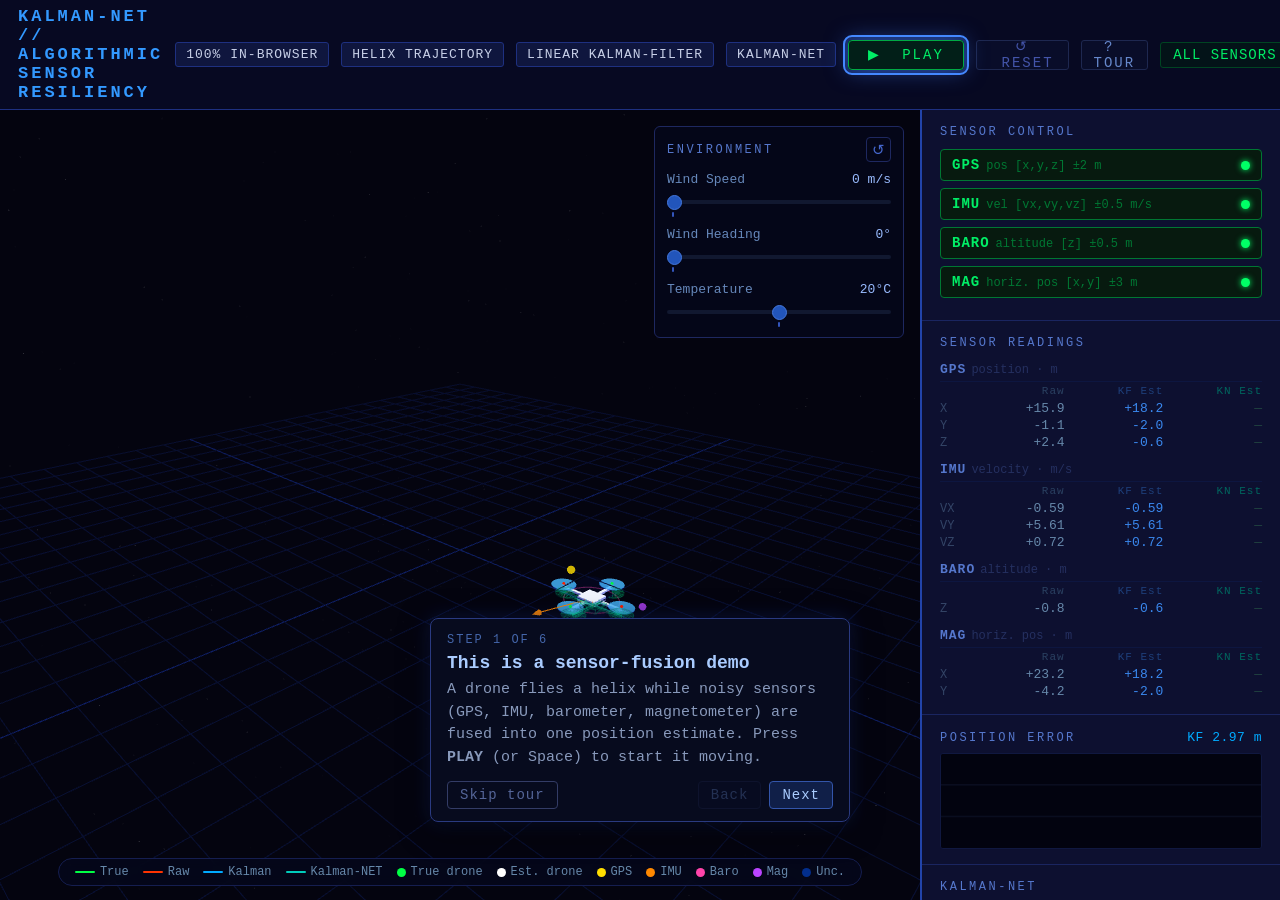
==== web/index.html @ 671bd644 "web updates, refactors, bug fixes" ====
<!DOCTYPE html>
<html lang="en">
<head>
  <meta charset="UTF-8">
  <title>Kalman-NET — in-browser</title>
  <link rel="icon" href="data:image/svg+xml,<svg xmlns=%22http://www.w3.org/2000/svg%22 viewBox=%220 0 100 100%22><text y=%22.9em%22 font-size=%2290%22>🛰️</text></svg>">
  <link rel="stylesheet" href="../static/style.css">
</head>
<body>

<header>
  <h1> kalman-net // Algorithmic Sensor Resiliency </h1>
  <span class="badge" id="badge-local" data-tooltip="">100% IN-BROWSER</span>
  <span class="badge" id="badge-helix" data-tooltip="">HELIX TRAJECTORY </span>
  <a class="badge" id="badge-kf" data-tooltip="" href="https://en.wikipedia.org/wiki/Kalman_filter" target="_blank" rel="noopener noreferrer">LINEAR KALMAN-FILTER</a>
  <a class="badge" id="badge-kn" data-tooltip="" href="https://pure.tue.nl/ws/files/201346390/KalmanNet_Neural_Network_Aided_Kalman_Filtering_for_Partially_Known_Dynamics.pdf" target="_blank" rel="noopener noreferrer">KALMAN-NET</a>
  <button class="play-pause-btn" id="btn-play-pause" onclick="togglePause()">&#9654; &nbsp;PLAY</button>
  <button class="reset-header-btn" id="btn-reset-header" onclick="resetSim()">↺ &nbsp;RESET</button>
  <button class="tour-btn" id="btn-tour" onclick="startTour()">?&nbsp; TOUR</button>
  <span id="badge-conn" style="display:none">RECONNECTING…</span>
  <span id="badge-status" data-tooltip="">ALL SENSORS NOMINAL</span>
</header>

<div class="main">
  <canvas id="canvas"></canvas>
  <div id="drone-mode-flash" class="drone-mode-flash kf"></div>
  <div id="calib-chip" class="calib-chip">⏩ 10× CALIBRATION FLIGHT</div>

  <!-- Environment overlay -->
  <div class="env-overlay">
    <div class="env-header">
      <span class="panel-title" id="env-title" data-tooltip="">Environment</span>
      <button class="env-reset-btn" id="env-reset-btn" onclick="resetEnv()" data-tooltip="">↺</button>
    </div>

    <div class="env-row">
      <div class="env-label-row">
        <span class="env-label" id="env-wind-speed-label" data-tooltip="">Wind Speed</span>
        <span class="env-val" id="env-wind-speed-val">0 m/s</span>
      </div>
      <div class="slider-wrap">
        <input type="range" id="env-wind-speed" min="0" max="20" step="0.5" value="0" oninput="onEnvChange()">
        <div class="slider-tick" style="left:calc(5.5px)" title="Default: 0 m/s"></div>
      </div>
    </div>

    <div class="env-row">
      <div class="env-label-row">
        <span class="env-label" id="env-wind-heading-label" data-tooltip="">Wind Heading</span>
        <span class="env-val" id="env-wind-heading-val">0°</span>
      </div>
      <div class="slider-wrap">
        <input type="range" id="env-wind-heading" min="0" max="355" step="5" value="0" oninput="onEnvChange()">
        <div class="slider-tick" style="left:calc(5.5px)" title="Default: 0°"></div>
      </div>
    </div>

    <div class="env-row">
      <div class="env-label-row">
        <span class="env-label" id="env-temp-label" data-tooltip="">Temperature</span>
        <span class="env-val" id="env-temp-val">20°C</span>
      </div>
      <div class="slider-wrap">
        <input type="range" id="env-temp" min="-10" max="50" step="1" value="20" oninput="onEnvChange()">
        <div class="slider-tick" style="left:50%" title="Default: 20°C"></div>
      </div>
    </div>
  </div>

  <div class="sidebar">

    <!-- Sensor toggles -->
    <div class="panel">
      <div class="panel-title" id="panel-sensor-control" data-tooltip="">Sensor Control</div>

      <button class="sensor-btn active" id="btn-gps"  onclick="toggleSensor('gps')"  data-tooltip="">
        <span><span class="sensor-name">GPS</span><span class="sensor-desc">pos [x,y,z] ±2 m</span></span>
        <span class="indicator"></span>
      </button>
      <button class="sensor-btn active" id="btn-imu"  onclick="toggleSensor('imu')"  data-tooltip="">
        <span><span class="sensor-name">IMU</span><span class="sensor-desc">vel [vx,vy,vz] ±0.5 m/s</span></span>
        <span class="indicator"></span>
      </button>
      <button class="sensor-btn active" id="btn-baro" onclick="toggleSensor('baro')" data-tooltip="">
        <span><span class="sensor-name">BARO</span><span class="sensor-desc">altitude [z] ±0.5 m</span></span>
        <span class="indicator"></span>
      </button>
      <button class="sensor-btn active" id="btn-mag"  onclick="toggleSensor('mag')"  data-tooltip="">
        <span><span class="sensor-name">MAG</span><span class="sensor-desc">horiz. pos [x,y] ±3 m</span></span>
        <span class="indicator"></span>
      </button>

    </div>

    <!-- Sensor readings -->
    <div class="panel" id="panel-sensor-readings" data-tooltip="">
      <div class="panel-title">Sensor Readings</div>

      <div class="sr-block">
        <div class="sr-title"><span class="sr-name">GPS</span><span class="sr-unit">position · m</span></div>
        <div class="sr-grid">
          <span class="sr-ax"></span><span class="sr-col-hdr">Raw</span><span class="sr-col-hdr kf">KF Est</span><span class="sr-col-hdr kn">KN Est</span>
          <span class="sr-ax">X</span><span class="sr-raw" id="sr-gps-x-raw">—</span><span class="sr-kf" id="sr-gps-x-kf">—</span><span class="sr-kn" id="sr-gps-x-kn">—</span>
          <span class="sr-ax">Y</span><span class="sr-raw" id="sr-gps-y-raw">—</span><span class="sr-kf" id="sr-gps-y-kf">—</span><span class="sr-kn" id="sr-gps-y-kn">—</span>
          <span class="sr-ax">Z</span><span class="sr-raw" id="sr-gps-z-raw">—</span><span class="sr-kf" id="sr-gps-z-kf">—</span><span class="sr-kn" id="sr-gps-z-kn">—</span>
        </div>
      </div>

      <div class="sr-block">
        <div class="sr-title"><span class="sr-name">IMU</span><span class="sr-unit">velocity · m/s</span></div>
        <div class="sr-grid">
          <span class="sr-ax"></span><span class="sr-col-hdr">Raw</span><span class="sr-col-hdr kf">KF Est</span><span class="sr-col-hdr kn">KN Est</span>
          <span class="sr-ax">VX</span><span class="sr-raw" id="sr-imu-vx-raw">—</span><span class="sr-kf" id="sr-imu-vx-kf">—</span><span class="sr-kn" id="sr-imu-vx-kn">—</span>
          <span class="sr-ax">VY</span><span class="sr-raw" id="sr-imu-vy-raw">—</span><span class="sr-kf" id="sr-imu-vy-kf">—</span><span class="sr-kn" id="sr-imu-vy-kn">—</span>
          <span class="sr-ax">VZ</span><span class="sr-raw" id="sr-imu-vz-raw">—</span><span class="sr-kf" id="sr-imu-vz-kf">—</span><span class="sr-kn" id="sr-imu-vz-kn">—</span>
        </div>
      </div>

      <div class="sr-block">
        <div class="sr-title"><span class="sr-name">BARO</span><span class="sr-unit">altitude · m</span></div>
        <div class="sr-grid">
          <span class="sr-ax"></span><span class="sr-col-hdr">Raw</span><span class="sr-col-hdr kf">KF Est</span><span class="sr-col-hdr kn">KN Est</span>
          <span class="sr-ax">Z</span><span class="sr-raw" id="sr-baro-z-raw">—</span><span class="sr-kf" id="sr-baro-z-kf">—</span><span class="sr-kn" id="sr-baro-z-kn">—</span>
        </div>
      </div>

      <div class="sr-block">
        <div class="sr-title"><span class="sr-name">MAG</span><span class="sr-unit">horiz. pos · m</span></div>
        <div class="sr-grid">
          <span class="sr-ax"></span><span class="sr-col-hdr">Raw</span><span class="sr-col-hdr kf">KF Est</span><span class="sr-col-hdr kn">KN Est</span>
          <span class="sr-ax">X</span><span class="sr-raw" id="sr-mag-x-raw">—</span><span class="sr-kf" id="sr-mag-x-kf">—</span><span class="sr-kn" id="sr-mag-x-kn">—</span>
          <span class="sr-ax">Y</span><span class="sr-raw" id="sr-mag-y-raw">—</span><span class="sr-kf" id="sr-mag-y-kf">—</span><span class="sr-kn" id="sr-mag-y-kn">—</span>
        </div>
      </div>
    </div>

    <!-- Position-error chart -->
    <div class="panel" id="err-overlay">
      <div class="err-header">
        <span class="panel-title" id="err-chart-title" data-tooltip="">Position Error</span>
        <div class="err-readouts">
          <span class="err-val err-kf" id="err-val-kf">KF —</span>
          <span class="err-val err-kn" id="err-val-kn" style="display:none">KN —</span>
        </div>
      </div>
      <canvas id="err-chart" width="324" height="96"></canvas>
    </div>

    <!-- Kalman-NET panel -->
    <div class="panel" id="panel-kn">
      <div class="panel-title" id="panel-kn-title" data-tooltip="">Kalman-NET</div>
      <div class="kn-status-row">
        <span class="kn-status-dot" id="kn-status-dot"></span>
        <span class="kn-status-label" id="kn-status-label">UNTRAINED</span>
      </div>
      <div class="kn-training-info" id="kn-training-info" style="display:none">
        <div class="kn-bar-wrap"><div class="kn-bar-fill" id="kn-bar-fill"></div></div>
        <div class="kn-phase-list" id="kn-phase-list"></div>
      </div>
      <button class="kn-view-btn" id="btn-kn-view" onclick="toggleKNView()" data-tooltip="" style="display:none">VIEW: KALMAN-NET</button>
      <button class="kn-clear-btn" id="btn-clear" onclick="clearModel()" data-tooltip="" style="display:none">&#10005; &nbsp;CLEAR MODEL</button>
      <button class="kn-train-btn" id="btn-train" onclick="startTraining()" data-tooltip="">&#9654; &nbsp;TRAIN KALMAN-NET</button>
      <div class="kn-rhat" id="kn-rhat" style="display:none">
        <div class="kn-rhat-title" id="kn-rhat-title" data-tooltip="">K-GAIN RATIO &nbsp;<span class="kn-rhat-sub">(vs standard KF)</span></div>
        <div class="kn-rhat-grid" id="kn-rhat-grid"></div>
      </div>
    </div>

  </div><!-- sidebar -->

  <!-- Legend — centered pill at bottom of canvas -->
  <div class="bottom-legend">
    <div class="bottom-legend-inner">
      <div class="overlay-legend-row" id="legend-true"       data-tooltip=""><div class="leg-line" style="background:#00ff44"></div>True</div>
      <div class="overlay-legend-row" id="legend-raw"        data-tooltip=""><div class="leg-line" style="background:#ff3300"></div>Raw</div>
      <div class="overlay-legend-row" id="legend-kalman"     data-tooltip=""><div class="leg-line" style="background:#00aaff"></div>Kalman</div>
      <div class="overlay-legend-row" id="legend-kn"         data-tooltip=""><div class="leg-line" style="background:#00ccbb"></div>Kalman-NET</div>
      <div class="overlay-legend-row" id="legend-true-drone" data-tooltip=""><div class="leg-dot"  style="background:#00ff44"></div>True drone</div>
      <div class="overlay-legend-row" id="legend-est-drone"  data-tooltip=""><div class="leg-dot"  style="background:#ffffff"></div>Est. drone</div>
      <div class="overlay-legend-row" id="legend-kf-sil"    style="display:none"><div class="leg-dot" style="background:#1155cc;opacity:0.6"></div>KF silhouette</div>
      <div class="overlay-legend-row" id="legend-gps"        data-tooltip=""><div class="leg-dot"  style="background:#ffdd00"></div>GPS</div>
      <div class="overlay-legend-row" id="legend-imu"        data-tooltip=""><div class="leg-dot"  style="background:#ff8800"></div>IMU</div>
      <div class="overlay-legend-row" id="legend-baro"       data-tooltip=""><div class="leg-dot"  style="background:#ff44aa"></div>Baro</div>
      <div class="overlay-legend-row" id="legend-mag"        data-tooltip=""><div class="leg-dot"  style="background:#bb44ff"></div>Mag</div>
      <div class="overlay-legend-row" id="legend-unc"        data-tooltip=""><div class="leg-dot"  style="background:#0055ff; opacity:0.5"></div>Unc.</div>
    </div>
  </div>

  <!-- Guided tour card (pure JS/CSS; does not block the UI) -->
  <div class="tour-card" id="tour-card" style="display:none">
    <div class="tour-step-count" id="tour-step-count"></div>
    <div class="tour-title" id="tour-title"></div>
    <div class="tour-body" id="tour-body"></div>
    <div class="tour-controls">
      <button class="tour-skip" id="tour-skip" onclick="endTour()">Skip tour</button>
      <div class="tour-nav">
        <button class="tour-back" id="tour-back" onclick="tourBack()">Back</button>
        <button class="tour-next" id="tour-next" onclick="tourNext()">Next</button>
      </div>
    </div>
  </div>

</div><!-- main -->

<div id="tooltip"></div>

<script src="../static/vendor/three.min.js"></script>
<script src="../static/vendor/OrbitControls.js"></script>
<script src="../static/tooltips.js"></script>
<!-- Browser build: local sim engine + API shim, then the unmodified shared frontend -->
<script src="js/mat.js"></script>
<script src="js/kf.js"></script>
<script src="js/kalmannet.js"></script>
<script src="js/sim.js"></script>
<script src="js/engine.js"></script>
<script src="js/shim.js"></script>
<script src="../static/app.js"></script>
</body>
</html>
---- static/style.css ----
*, *::before, *::after { box-sizing: border-box; margin: 0; padding: 0; }

body {
  background: #050510;
  color: #c8d0e8;
  font-family: 'Courier New', monospace;
  display: flex;
  flex-direction: column;
  height: 100vh;
  overflow: hidden;
}

/* ── Header ── */
header {
  background: rgba(8, 10, 35, 0.97);
  border-bottom: 1px solid #1e3080;
  padding: 7px 18px;
  display: flex;
  align-items: center;
  gap: 12px;
  flex-shrink: 0;
  z-index: 10;
}
header h1 {
  font-size: 17px;
  letter-spacing: 3px;
  color: #3399ff;
  text-transform: uppercase;
}
.badge {
  font-size: 13px;
  padding: 4px 10px;
  border: 1px solid #1e3080;
  border-radius: 3px;
  background: rgba(20, 30, 80, 0.6);
  letter-spacing: 1px;
  text-decoration: none;
  color: inherit;
  white-space: nowrap;
}
a.badge:hover { border-color: #4466cc; color: #aaccff; }
.play-pause-btn {
  padding: 0 16px;
  height: 30px;
  min-width: 116px;
  display: inline-flex;
  align-items: center;
  justify-content: center;
  background: rgba(0, 40, 20, 0.7);
  border: 1px solid #00aa44;
  color: #00ee66;
  font-family: 'Courier New', monospace;
  font-size: 14px;
  letter-spacing: 2px;
  cursor: pointer;
  border-radius: 3px;
  transition: all 0.2s;
}
.play-pause-btn:hover { background: rgba(0, 70, 35, 0.8); border-color: #00cc55; color: #00ff88; }
.play-pause-btn.playing { border-color: #3355aa; background: rgba(15, 25, 70, 0.7); color: #5577dd; }
.play-pause-btn.playing:hover { border-color: #4466cc; color: #88aaff; background: rgba(20, 35, 90, 0.8); }
.reset-header-btn {
  padding: 0 14px;
  height: 30px;
  display: inline-flex;
  align-items: center;
  justify-content: center;
  background: rgba(10, 15, 45, 0.6);
  border: 1px solid #1e2850;
  color: #4455aa;
  font-family: 'Courier New', monospace;
  font-size: 14px;
  letter-spacing: 2px;
  cursor: pointer;
  border-radius: 3px;
  transition: all 0.2s;
}
.reset-header-btn:hover { background: #141630; border-color: #4466cc; color: #88aaff; }
#badge-status {
  margin-left: auto;
  font-size: 14px;
  padding: 4px 12px;
  border-radius: 3px;
  border: 1px solid #004422;
  background: rgba(0, 40, 20, 0.5);
  color: #00ee66;
  letter-spacing: 1px;
  transition: all 0.3s;
  white-space: nowrap;
}
#badge-conn {
  font-size: 14px;
  padding: 3px 10px;
  margin-right: 8px;
  border-radius: 3px;
  border: 1px solid #881100;
  background: rgba(50, 10, 10, 0.6);
  color: #ff4422;
  letter-spacing: 1px;
  animation: conn-pulse 1.2s ease-in-out infinite;
}
@keyframes conn-pulse { 0%, 100% { opacity: 1; } 50% { opacity: 0.45; } }

/* ── Main layout ── */
.main {
  display: flex;
  flex: 1;
  overflow: hidden;
  min-height: 0;
  position: relative;
}

/* ── Environment overlay ── */
.env-overlay {
  position: absolute;
  top: 16px;
  right: 376px;
  width: 250px;
  background: rgba(6, 8, 28, 0.82);
  border: 1px solid #1e2860;
  border-radius: 6px;
  padding: 10px 12px;
  z-index: 10;
  backdrop-filter: blur(6px);
}

/* ── Position-error chart overlay (mirrors .env-overlay) ── */
/* Position-error chart — lives as a sidebar panel under Sensor Readings. */
.err-header {
  display: flex;
  align-items: center;
  justify-content: space-between;
  margin-bottom: 8px;
}
#err-overlay .panel-title { margin-bottom: 0; }
.err-readouts { display: flex; gap: 10px; }
.err-val {
  font-size: 13px;
  font-family: 'Courier New', monospace;
  letter-spacing: 0.5px;
}
.err-val.err-kf { color: #00aaff; }
.err-val.err-kn { color: #00ccbb; }
#err-chart {
  display: block;
  width: 100%;
  height: 96px;
  border-radius: 3px;
  background: rgba(3, 4, 16, 0.6);
}

.env-header {
  display: flex;
  align-items: center;
  justify-content: space-between;
  margin-bottom: 10px;
}
.env-overlay .panel-title {
  font-size: 12px;
  letter-spacing: 2.5px;
  color: #5577cc;
  text-transform: uppercase;
  margin-bottom: 0;
}
.env-reset-btn {
  background: none;
  border: 1px solid #1e2860;
  color: #4466cc;
  border-radius: 4px;
  cursor: pointer;
  padding: 1px 5px;
  font-size: 15px;
  line-height: 1.4;
  transition: border-color 0.15s, color 0.15s;
}
.env-reset-btn:hover { border-color: #4477dd; color: #88aaff; }

.slider-wrap {
  position: relative;
  padding-bottom: 8px;
}
.slider-tick {
  position: absolute;
  bottom: 0;
  width: 2px;
  height: 5px;
  background: #3355bb;
  transform: translateX(-50%);
  border-radius: 1px;
  pointer-events: none;
}

#canvas {
  flex: 1;
  display: block;
  width: 100%;
  height: 100%;
  min-width: 0;
}

/* ── Sidebar ── */
.sidebar {
  width: 360px;
  flex-shrink: 0;
  background: #0d1030;
  border-left: 2px solid #2244aa;
  display: flex;
  flex-direction: column;
  overflow-y: auto;
  z-index: 5;
}
.panel {
  border-bottom: 1px solid #1a2560;
  padding: 15px 18px;
}
.panel-title {
  font-size: 12px;
  letter-spacing: 2.5px;
  color: #5577cc;
  margin-bottom: 10px;
  text-transform: uppercase;
}

/* ── Sensor buttons ── */
.sensor-btn {
  width: 100%;
  margin-bottom: 7px;
  padding: 7px 11px;
  border-radius: 4px;
  cursor: pointer;
  font-family: 'Courier New', monospace;
  font-size: 14px;
  display: flex;
  justify-content: space-between;
  align-items: center;
  transition: filter 0.15s, background 0.25s, border-color 0.25s;
  border: 1px solid #1a2545;
  background: #0a0e28;
  color: #6680bb;
  user-select: none;
}
.sensor-btn:hover { filter: brightness(1.35); }
.sensor-btn.active {
  background: #071a0f;
  border-color: #007733;
  color: #00ee66;
}
.sensor-btn.failed {
  background: #1e0707;
  border-color: #882211;
  color: #ff5533;
}
.sensor-name { font-weight: bold; letter-spacing: 1px; }
.sensor-desc { font-size: 12px; color: #556688; margin-left: 6px; }
.sensor-btn.active .sensor-desc { color: #007733; }
.sensor-btn.failed .sensor-desc { color: #772211; }

.indicator {
  width: 9px; height: 9px;
  border-radius: 50%;
  flex-shrink: 0;
  transition: background 0.25s, box-shadow 0.25s;
}
.active .indicator { background: #00ff66; box-shadow: 0 0 6px #00ff66; }
.failed .indicator {
  background: #ff4422;
  box-shadow: 0 0 6px #ff4422;
  animation: blink 0.7s step-end infinite;
}
@keyframes blink { 50% { opacity: 0.1; } }

/* ── Reset button ── */
.reset-btn {
  width: 100%;
  padding: 7px;
  margin-top: 4px;
  background: #0d0e22;
  border: 1px solid #1e2850;
  color: #4455aa;
  font-family: 'Courier New', monospace;
  font-size: 14px;
  letter-spacing: 1px;
  cursor: pointer;
  border-radius: 4px;
  transition: all 0.2s;
}
.reset-btn:hover { background: #141630; border-color: #4466cc; color: #88aaff; }

/* ── KalmanNET panel ── */
.kn-status-row {
  display: flex;
  align-items: center;
  gap: 7px;
  margin-bottom: 8px;
}
.kn-status-dot {
  width: 9px; height: 9px;
  border-radius: 50%;
  background: #334;
  flex-shrink: 0;
  transition: background 0.3s, box-shadow 0.3s;
}
.kn-status-dot.active   { background: #00ccbb; box-shadow: 0 0 6px #00ccbb; }
.kn-status-dot.training { background: #ffaa22; box-shadow: 0 0 6px #ffaa22; animation: blink 0.8s step-end infinite; }
.kn-status-label {
  font-size: 13px;
  letter-spacing: 1.5px;
  color: #445566;
}
.kn-status-dot.active   + .kn-status-label { color: #00ccbb; }
.kn-status-dot.training + .kn-status-label { color: #ffaa22; }
.kn-training-info { margin-bottom: 8px; }
.kn-phase {
  font-size: 12px;
  letter-spacing: 1px;
  color: #ffaa22;
  margin-bottom: 5px;
  min-height: 12px;
}
.kn-phase-list {
  margin-top: 8px;
  display: flex;
  flex-direction: column;
  gap: 2px;
}
.kn-pl-row {
  display: flex;
  align-items: center;
  gap: 6px;
  font-size: 12px;
  letter-spacing: 0.8px;
  padding: 1px 0;
  font-family: 'Courier New', monospace;
}
.kn-pl-icon { width: 10px; text-align: center; flex-shrink: 0; }
.kn-pl-done    { color: #336655; }
.kn-pl-active  { color: #ffaa22; }
.kn-pl-pending { color: #223344; }
.kn-bar-wrap {
  height: 4px;
  background: #0d0e22;
  border: 1px solid #1e2850;
  border-radius: 2px;
  overflow: hidden;
}
.kn-bar-fill {
  height: 100%;
  background: #ffaa22;
  width: 0%;
  transition: width 0.4s ease;
  border-radius: 2px;
}
.kn-clear-btn {
  width: 100%;
  padding: 7px;
  margin-top: 2px;
  background: rgba(40, 8, 8, 0.6);
  border: 1px solid #551111;
  color: #884433;
  font-family: 'Courier New', monospace;
  font-size: 13px;
  letter-spacing: 1px;
  cursor: pointer;
  border-radius: 4px;
  transition: all 0.2s;
}
.kn-clear-btn:hover:not(:disabled) { background: rgba(60, 12, 12, 0.7); border-color: #993322; color: #cc5544; }
.kn-clear-btn:disabled { opacity: 0.25; cursor: not-allowed; }

.kn-train-btn {
  width: 100%;
  padding: 7px;
  margin-top: 2px;
  background: rgba(0, 40, 35, 0.6);
  border: 1px solid #006655;
  color: #00bbaa;
  font-family: 'Courier New', monospace;
  font-size: 13px;
  letter-spacing: 1px;
  cursor: pointer;
  border-radius: 4px;
  transition: all 0.2s;
}
.kn-train-btn:hover:not(:disabled) { background: rgba(0, 60, 50, 0.7); border-color: #00ccbb; color: #00eedd; }
.kn-train-btn:disabled { opacity: 0.5; cursor: not-allowed; }
.kn-view-btn {
  width: 100%;
  padding: 7px;
  margin-top: 2px;
  background: rgba(10, 20, 50, 0.6);
  border: 1px solid #1e2f66;
  color: #6688cc;
  font-family: 'Courier New', monospace;
  font-size: 13px;
  letter-spacing: 1px;
  cursor: pointer;
  border-radius: 4px;
  transition: all 0.2s;
}
.kn-view-btn:hover:not(:disabled) { background: rgba(16, 30, 70, 0.7); border-color: #3355aa; color: #88aaee; }
.kn-view-btn:disabled { opacity: 0.5; cursor: not-allowed; }
.kn-rhat { margin-top: 10px; }
.kn-rhat-title {
  font-size: 12px;
  letter-spacing: 1.5px;
  color: #445566;
  margin-bottom: 6px;
  text-transform: uppercase;
}
.kn-rhat-sub { color: #334455; letter-spacing: 0; font-size: 11px; }
.kn-rhat-grid {
  display: grid;
  grid-template-columns: 32px 1fr 28px;
  gap: 2px 6px;
  align-items: center;
}
.rhat-name  { font-size: 12px; color: #556688; letter-spacing: 1px; }
.rhat-val   { font-size: 12px; font-family: 'Courier New', monospace; }
.rhat-ratio { font-size: 12px; font-family: 'Courier New', monospace; text-align: right; }
.rhat-ok    { color: #00aa88; }
.rhat-mid   { color: #ffaa22; }
.rhat-high  { color: #ff5533; }
.rhat-val.offline, .rhat-ratio.offline { color: #552222; letter-spacing: 0.5px; }

/* ── Stats ── */
.stat-row {
  display: flex;
  justify-content: space-between;
  align-items: baseline;
  margin-bottom: 6px;
  font-size: 14px;
}
.stat-label { color: #6688bb; }
.stat-val   { color: #99bbff; font-weight: bold; }
.stat-val.warn   { color: #ffaa33; }
.stat-val.danger { color: #ff4422; }

/* ── Error chart ── */
#err-chart {
  width: 100%;
  height: 96px;
  border: 1px solid #101840;
  border-radius: 3px;
  background: #030310;
  display: block;
}

/* ── Legend ── */
.legend-row {
  display: flex;
  align-items: center;
  gap: 8px;
  margin-bottom: 5px;
  font-size: 13px;
  color: #7799cc;
}
.leg-line { width: 20px; height: 2px; border-radius: 1px; flex-shrink: 0; }
.leg-dot  { width: 9px; height: 9px; border-radius: 50%; flex-shrink: 0; }
.legend-note {
  margin-top: 8px;
  font-size: 12px;
  color: #4466aa;
  line-height: 1.6;
}

/* ── Environment panel ── */
.env-row { margin-bottom: 10px; }
.env-row:last-child { margin-bottom: 0; }
.env-label-row {
  display: flex;
  justify-content: space-between;
  align-items: baseline;
  margin-bottom: 4px;
}
.env-label { font-size: 13px; color: #6688bb; cursor: help; }
.env-val   { font-size: 13px; color: #99bbff; font-family: 'Courier New', monospace; }

input[type="range"] {
  width: 100%;
  -webkit-appearance: none;
  appearance: none;
  height: 4px;
  background: #111830;
  border-radius: 2px;
  outline: none;
  cursor: pointer;
}
input[type="range"]::-webkit-slider-thumb {
  -webkit-appearance: none;
  width: 15px;
  height: 15px;
  border-radius: 50%;
  background: #2255bb;
  border: 1px solid #4477dd;
  cursor: pointer;
  transition: background 0.15s;
}
input[type="range"]::-webkit-slider-thumb:hover { background: #4488ff; }
input[type="range"]::-moz-range-thumb {
  width: 15px; height: 15px;
  border-radius: 50%;
  background: #2255bb;
  border: 1px solid #4477dd;
  cursor: pointer;
}

/* ── Sensor readings panel ── */
.sr-block { margin-bottom: 10px; }
.sr-block:last-child { margin-bottom: 0; }
.sr-title {
  margin-bottom: 3px;
  padding-bottom: 3px;
  border-bottom: 1px solid #0d1640;
}
.sr-name { font-size: 13px; font-weight: bold; color: #5577cc; letter-spacing: 1px; }
.sr-unit { font-size: 12px; color: #253060; margin-left: 5px; }
.sr-grid {
  display: grid;
  grid-template-columns: 26px 1fr 1fr 1fr;
  row-gap: 2px;
}
.sr-col-hdr { font-size: 11px; letter-spacing: 1px; text-align: right; color: #2a4060; padding-bottom: 2px; }
.sr-col-hdr.kf { color: #1e3f7a; }
.sr-col-hdr.kn { color: #00665e; }
.sr-ax  { font-size: 12px; color: #334466; align-self: center; }
.sr-raw { text-align: right; font-size: 13px; color: #6688aa; font-family: 'Courier New', monospace; }
.sr-kf  { text-align: right; font-size: 13px; color: #3a88ee; font-family: 'Courier New', monospace; }
.sr-kn  { text-align: right; font-size: 13px; color: #224440; font-family: 'Courier New', monospace; }
.sr-kn.trained { color: #00ccbb; }
.sr-raw.offline { color: #552222; font-size: 12px; letter-spacing: 0.5px; }

/* ── Tooltip ── */
#tooltip {
  position: fixed;
  z-index: 9999;
  max-width: 420px;
  padding: 11px 14px;
  background: #060d26;
  border: 1px solid #2244aa;
  border-radius: 4px;
  font-size: 13px;
  color: #99bbdd;
  line-height: 1.6;
  pointer-events: none;
  white-space: normal;
  opacity: 0;
  transition: opacity 0.15s;
}
#tooltip.visible { opacity: 1; }
[data-tooltip] { cursor: help; }

/* ── Drone mode flash banner ── */
@keyframes drone-flash {
  0%   { opacity: 0; transform: translateX(-50%) scaleX(0.85); }
  12%  { opacity: 1; transform: translateX(-50%) scaleX(1); }
  70%  { opacity: 1; }
  100% { opacity: 0; }
}
.drone-mode-flash {
  position: absolute;
  top: 18px;
  left: 50%;
  transform: translateX(-50%);
  padding: 6px 22px;
  border-radius: 4px;
  font-size: 14px;
  letter-spacing: 2.5px;
  font-weight: bold;
  pointer-events: none;
  opacity: 0;
  white-space: nowrap;
}
.drone-mode-flash.visible {
  animation: drone-flash 2.4s ease forwards;
}
.drone-mode-flash.kf {
  background: rgba(4, 12, 50, 0.88);
  border: 1px solid #2255cc;
  color: #5599ff;
  box-shadow: 0 0 18px rgba(30, 80, 255, 0.35);
}
.drone-mode-flash.kn {
  background: rgba(0, 22, 20, 0.90);
  border: 1px solid #009988;
  color: #00ffee;
  box-shadow: 0 0 18px rgba(0, 204, 187, 0.40);
}

/* ── 10× calibration-flight chip (shown only during data collection) ── */
.calib-chip {
  position: absolute;
  top: 54px;
  left: 50%;
  transform: translateX(-50%);
  padding: 4px 16px;
  border-radius: 4px;
  font-size: 13px;
  letter-spacing: 2px;
  font-weight: bold;
  pointer-events: none;
  white-space: nowrap;
  background: rgba(30, 20, 4, 0.88);
  border: 1px solid #997722;
  color: #ffcc55;
  box-shadow: 0 0 14px rgba(255, 180, 40, 0.30);
  display: none;
  z-index: 11;
}
.calib-chip.visible { display: block; }

/* ── Bottom legend ── */
.bottom-legend {
  position: absolute;
  bottom: 14px;
  left: 0;
  right: 360px;
  display: flex;
  justify-content: center;
  z-index: 10;
  pointer-events: none;
}
.bottom-legend-inner {
  display: flex;
  align-items: center;
  gap: 14px;
  padding: 6px 16px;
  background: rgba(6, 8, 28, 0.80);
  border: 1px solid #151e50;
  border-radius: 20px;
  backdrop-filter: blur(6px);
  pointer-events: auto;
}
.overlay-legend-row {
  display: flex;
  align-items: center;
  gap: 5px;
  font-size: 12px;
  color: #6688aa;
  cursor: help;
  white-space: nowrap;
}

/* ── Guided tour ── */
.tour-btn {
  padding: 0 12px;
  height: 30px;
  display: inline-flex;
  align-items: center;
  justify-content: center;
  background: rgba(10, 15, 45, 0.6);
  border: 1px solid #1e2850;
  color: #6688cc;
  font-family: 'Courier New', monospace;
  font-size: 14px;
  letter-spacing: 2px;
  cursor: pointer;
  border-radius: 3px;
  transition: all 0.2s;
}
.tour-btn:hover { background: #141630; border-color: #4466cc; color: #88aaff; }

.tour-card {
  position: absolute;
  left: 50%;
  bottom: 78px;
  transform: translateX(-50%);
  width: 420px;
  max-width: calc(100vw - 40px);
  background: rgba(8, 12, 32, 0.96);
  border: 1px solid #2a3a80;
  border-radius: 8px;
  padding: 14px 16px 12px;
  z-index: 40;
  box-shadow: 0 6px 30px rgba(0, 0, 0, 0.55), 0 0 20px rgba(40, 80, 220, 0.25);
  backdrop-filter: blur(8px);
}
.tour-step-count {
  font-size: 12px;
  letter-spacing: 2px;
  color: #4466aa;
  text-transform: uppercase;
  margin-bottom: 6px;
}
.tour-title {
  font-size: 18px;
  font-weight: bold;
  color: #aaccff;
  margin-bottom: 6px;
}
.tour-body {
  font-size: 15px;
  line-height: 1.5;
  color: #8899bb;
  margin-bottom: 12px;
}
.tour-controls {
  display: flex;
  align-items: center;
  justify-content: space-between;
}
.tour-nav { display: flex; gap: 8px; }
.tour-card button {
  font-family: 'Courier New', monospace;
  font-size: 14px;
  letter-spacing: 1px;
  cursor: pointer;
  border-radius: 4px;
  padding: 5px 12px;
  transition: all 0.2s;
}
.tour-skip {
  background: none;
  border: 1px solid #333c66;
  color: #556699;
}
.tour-skip:hover { border-color: #556699; color: #7788bb; }
.tour-back {
  background: rgba(10, 15, 45, 0.6);
  border: 1px solid #1e2850;
  color: #6688cc;
}
.tour-back:hover:not(:disabled) { background: #141630; border-color: #4466cc; color: #88aaff; }
.tour-back:disabled { opacity: 0.3; cursor: not-allowed; }
.tour-next {
  background: rgba(20, 40, 90, 0.7);
  border: 1px solid #3355aa;
  color: #aaccff;
}
.tour-next:hover { background: rgba(28, 52, 110, 0.8); border-color: #5577cc; color: #cceeff; }

/* Spotlight outline on the element the current step points at */
.tour-highlight {
  outline: 2px solid #4488ff !important;
  outline-offset: 3px;
  border-radius: 4px;
  box-shadow: 0 0 0 4px rgba(60, 120, 255, 0.25), 0 0 22px rgba(60, 120, 255, 0.5) !important;
  animation: tour-pulse 1.6s ease-in-out infinite;
  z-index: 30;
}
@keyframes tour-pulse {
  0%, 100% { box-shadow: 0 0 0 4px rgba(60, 120, 255, 0.20), 0 0 18px rgba(60, 120, 255, 0.40); }
  50%      { box-shadow: 0 0 0 6px rgba(60, 120, 255, 0.30), 0 0 28px rgba(60, 120, 255, 0.65); }
}
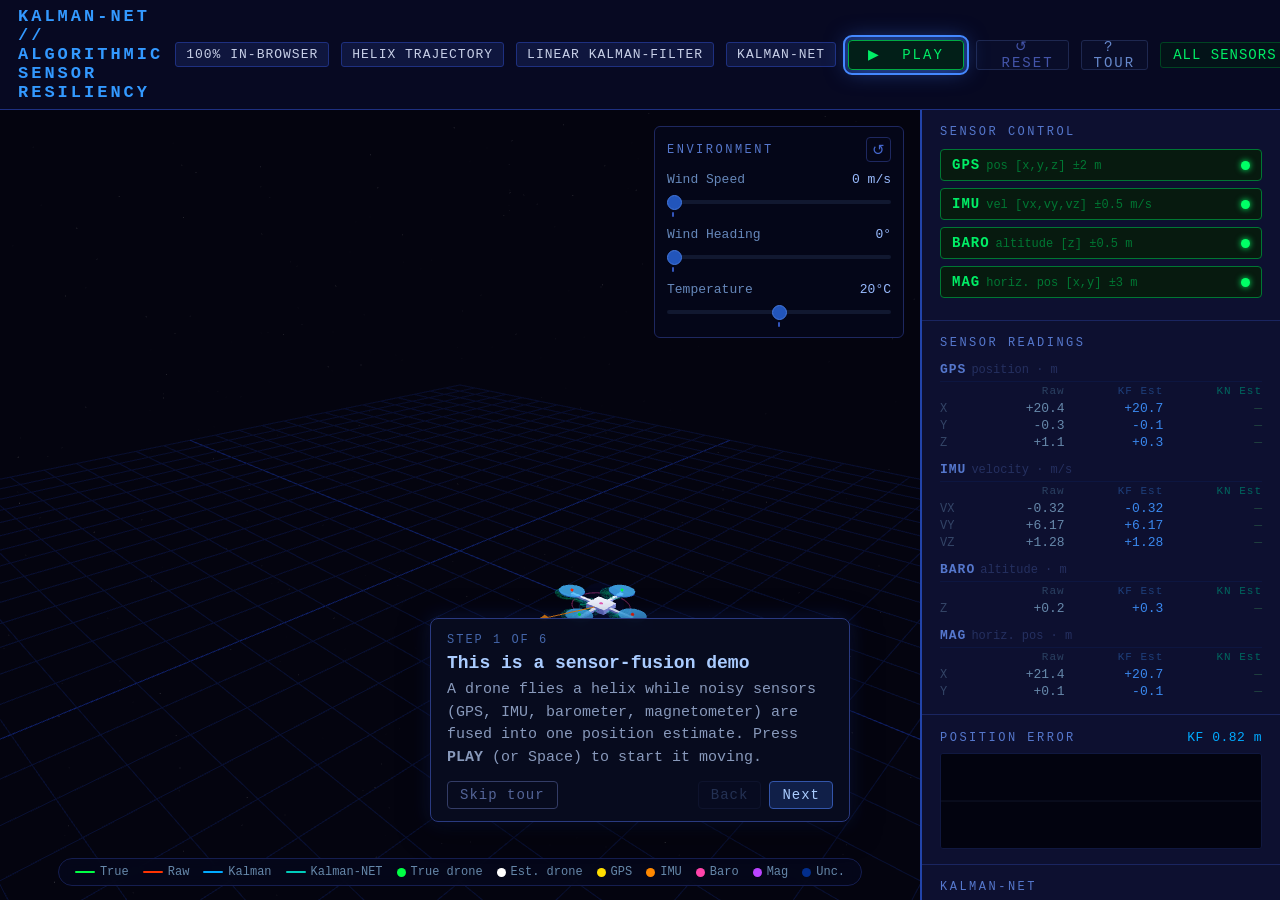
==== commit 4a445adb: "up" ====
--- a/web/index.html
+++ b/web/index.html
@@ -2,7 +2,7 @@
 <html lang="en">
 <head>
   <meta charset="UTF-8">
-  <title>Kalman-NET — in-browser</title>
+  <title>Kalman-NET</title>
   <link rel="icon" href="data:image/svg+xml,<svg xmlns=%22http://www.w3.org/2000/svg%22 viewBox=%220 0 100 100%22><text y=%22.9em%22 font-size=%2290%22>🛰️</text></svg>">
   <link rel="stylesheet" href="../static/style.css">
 </head>
